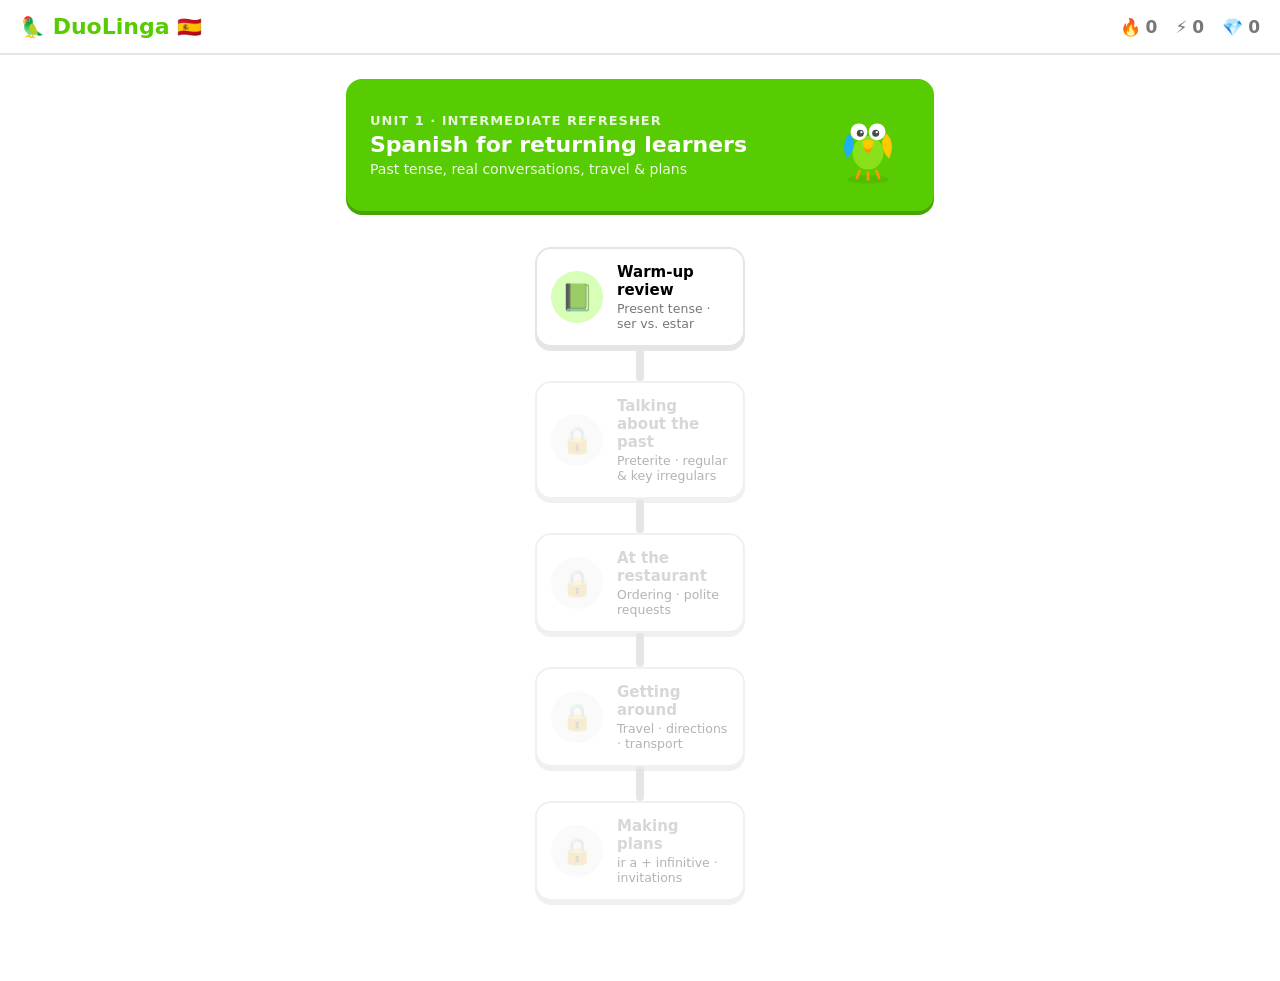
==== index.html @ 37f3538a "Add Duolingo-style Spanish learning MVP Static web app (no build step) for English speakers learning" ====
<!DOCTYPE html>
<html lang="en">
<head>
  <meta charset="UTF-8" />
  <meta name="viewport" content="width=device-width, initial-scale=1.0" />
  <title>DuoLinga — Learn Spanish</title>
  <link rel="stylesheet" href="css/styles.css" />
  <link rel="icon" href="data:image/svg+xml,<svg xmlns='http://www.w3.org/2000/svg' viewBox='0 0 100 100'><text y='.9em' font-size='90'>🦜</text></svg>" />
</head>
<body>
  <!-- ============ HOME SCREEN ============ -->
  <div id="screen-home" class="screen active">
    <header class="topbar">
      <div class="brand"><span class="brand-icon">🦜</span> DuoLinga <span class="brand-flag">🇪🇸</span></div>
      <div class="stats">
        <div class="stat" title="Day streak"><span class="stat-icon">🔥</span><span id="stat-streak">0</span></div>
        <div class="stat" title="Total XP"><span class="stat-icon">⚡</span><span id="stat-xp">0</span></div>
        <div class="stat" title="Gems"><span class="stat-icon">💎</span><span id="stat-gems">0</span></div>
      </div>
    </header>

    <main class="home-main">
      <div class="unit-banner">
        <div class="unit-banner-text">
          <div class="unit-label">Unit 1 · Intermediate refresher</div>
          <h1>Spanish for returning learners</h1>
          <p>Past tense, real conversations, travel &amp; plans</p>
        </div>
        <div class="unit-mascot" id="home-mascot"></div>
      </div>
      <div id="lesson-path" class="lesson-path"></div>
    </main>
  </div>

  <!-- ============ LESSON SCREEN ============ -->
  <div id="screen-lesson" class="screen">
    <header class="lesson-topbar">
      <button id="btn-quit" class="icon-btn" title="Quit lesson">✕</button>
      <div class="progress-track"><div id="progress-fill" class="progress-fill"></div></div>
      <div class="hearts" id="hearts-box"></div>
    </header>

    <main class="lesson-main">
      <h2 id="q-instruction" class="q-instruction"></h2>
      <div id="q-character-row" class="q-character-row">
        <div id="q-character" class="q-character"></div>
        <div id="q-bubble" class="speech-bubble"></div>
      </div>
      <div id="q-body" class="q-body"></div>
    </main>

    <footer id="lesson-footer" class="lesson-footer">
      <div id="feedback" class="feedback">
        <div id="feedback-title" class="feedback-title"></div>
        <div id="feedback-detail" class="feedback-detail"></div>
      </div>
      <button id="btn-check" class="btn btn-primary" disabled>Check</button>
    </footer>
  </div>

  <!-- ============ RESULTS SCREEN ============ -->
  <div id="screen-results" class="screen">
    <main class="results-main">
      <div id="results-mascot" class="results-mascot"></div>
      <h1 id="results-title">Lesson complete!</h1>
      <p id="results-sub" class="results-sub"></p>
      <div class="results-cards">
        <div class="results-card xp"><div class="rc-label">Total XP</div><div class="rc-value" id="res-xp">0</div></div>
        <div class="results-card acc"><div class="rc-label">Accuracy</div><div class="rc-value" id="res-acc">0%</div></div>
        <div class="results-card combo"><div class="rc-label">Best combo</div><div class="rc-value" id="res-combo">0</div></div>
        <div class="results-card gems"><div class="rc-label">Gems</div><div class="rc-value" id="res-gems">0</div></div>
      </div>
      <button id="btn-results-continue" class="btn btn-primary">Continue</button>
      <button id="btn-results-retry" class="btn btn-ghost">Practice again</button>
    </main>
  </div>

  <script src="js/data/lessons.js"></script>
  <script src="js/app.js"></script>
</body>
</html>
---- css/styles.css ----
/* ============ DuoLinga styles ============ */
:root {
  --green: #58cc02;
  --green-dark: #46a302;
  --green-light: #d7ffb8;
  --red: #ff4b4b;
  --red-dark: #ea2b2b;
  --red-light: #ffdfe0;
  --blue: #1cb0f6;
  --blue-dark: #1899d6;
  --gold: #ffc800;
  --purple: #ce82ff;
  --ink: #3c3c3c;
  --ink-soft: #777;
  --line: #e5e5e5;
  --bg: #ffffff;
  --bg-soft: #f7f7f7;
  --radius: 16px;
  font-family: "Nunito", "Segoe UI", system-ui, -apple-system, sans-serif;
}

* { box-sizing: border-box; margin: 0; padding: 0; }

body {
  background: var(--bg);
  color: var(--ink);
  font-family: inherit;
  min-height: 100vh;
}

button { font-family: inherit; cursor: pointer; }

.screen { display: none; min-height: 100vh; flex-direction: column; }
.screen.active { display: flex; }

/* ---------- Buttons ---------- */
.btn {
  border: none;
  border-radius: var(--radius);
  padding: 14px 32px;
  font-size: 17px;
  font-weight: 800;
  letter-spacing: 0.5px;
  text-transform: uppercase;
  transition: filter 0.15s, transform 0.05s;
}
.btn:active { transform: translateY(2px); }
.btn-primary {
  background: var(--green);
  color: #fff;
  box-shadow: 0 4px 0 var(--green-dark);
}
.btn-primary:hover:not(:disabled) { filter: brightness(1.05); }
.btn-primary:disabled {
  background: var(--line);
  color: #afafaf;
  box-shadow: 0 4px 0 #d0d0d0;
  cursor: default;
}
.btn-primary.wrong { background: var(--red); box-shadow: 0 4px 0 var(--red-dark); }
.btn-ghost {
  background: transparent;
  color: var(--blue);
  box-shadow: none;
  margin-top: 8px;
}

.icon-btn {
  background: none;
  border: none;
  font-size: 20px;
  color: #afafaf;
  padding: 8px;
}
.icon-btn:hover { color: var(--ink); }

/* ---------- Home ---------- */
.topbar {
  display: flex;
  justify-content: space-between;
  align-items: center;
  padding: 14px 20px;
  border-bottom: 2px solid var(--line);
  position: sticky;
  top: 0;
  background: var(--bg);
  z-index: 5;
}
.brand { font-size: 22px; font-weight: 900; color: var(--green); }
.brand-icon, .brand-flag { font-size: 20px; }
.stats { display: flex; gap: 18px; }
.stat { font-weight: 800; font-size: 17px; display: flex; align-items: center; gap: 5px; color: var(--ink-soft); }

.home-main { max-width: 620px; width: 100%; margin: 0 auto; padding: 24px 16px 80px; }

.unit-banner {
  background: var(--green);
  color: #fff;
  border-radius: var(--radius);
  padding: 22px 24px;
  display: flex;
  justify-content: space-between;
  align-items: center;
  box-shadow: 0 4px 0 var(--green-dark);
  margin-bottom: 36px;
}
.unit-label { font-size: 13px; font-weight: 800; text-transform: uppercase; opacity: 0.85; letter-spacing: 1px; }
.unit-banner h1 { font-size: 22px; margin: 4px 0; }
.unit-banner p { font-size: 14px; opacity: 0.9; }
.unit-mascot svg { width: 84px; height: 84px; }

/* Lesson path */
.lesson-path { display: flex; flex-direction: column; align-items: center; gap: 0; }
.path-node { display: flex; flex-direction: column; align-items: center; }
.path-connector { width: 8px; height: 34px; background: var(--line); border-radius: 4px; }
.path-connector.done { background: var(--gold); }

.lesson-btn {
  width: 210px;
  border: 2px solid var(--line);
  border-radius: var(--radius);
  background: var(--bg);
  padding: 14px;
  display: flex;
  align-items: center;
  gap: 14px;
  text-align: left;
  transition: transform 0.1s;
  box-shadow: 0 4px 0 var(--line);
}
.lesson-btn:hover:not(:disabled) { transform: translateY(-2px); }
.lesson-btn:disabled { cursor: default; opacity: 0.55; }
.lesson-btn .lesson-icon {
  width: 52px; height: 52px;
  border-radius: 50%;
  display: flex; align-items: center; justify-content: center;
  font-size: 26px;
  background: var(--bg-soft);
  flex-shrink: 0;
}
.lesson-btn.unlocked .lesson-icon { background: var(--green-light); }
.lesson-btn.done .lesson-icon { background: var(--gold); }
.lesson-title { font-weight: 800; font-size: 15px; }
.lesson-sub { font-size: 12.5px; color: var(--ink-soft); margin-top: 2px; }
.lesson-crowns { font-size: 12px; color: var(--gold); font-weight: 800; margin-top: 3px; }

/* ---------- Lesson screen ---------- */
.lesson-topbar {
  display: flex;
  align-items: center;
  gap: 14px;
  max-width: 720px;
  width: 100%;
  margin: 0 auto;
  padding: 16px;
}
.progress-track {
  flex: 1;
  height: 14px;
  background: var(--line);
  border-radius: 8px;
  overflow: hidden;
}
.progress-fill {
  height: 100%;
  width: 0%;
  background: var(--green);
  border-radius: 8px;
  transition: width 0.35s ease;
}
.hearts { font-size: 16px; font-weight: 800; color: var(--red); display: flex; align-items: center; gap: 4px; }

.lesson-main {
  flex: 1;
  max-width: 640px;
  width: 100%;
  margin: 0 auto;
  padding: 8px 16px 24px;
  display: flex;
  flex-direction: column;
}
.q-instruction { font-size: 22px; font-weight: 800; margin: 10px 0 18px; }

.q-character-row { display: flex; align-items: flex-end; gap: 12px; min-height: 0; margin-bottom: 18px; }
.q-character svg { width: 96px; height: 96px; display: block; }
.speech-bubble {
  position: relative;
  border: 2px solid var(--line);
  border-radius: 14px;
  padding: 12px 16px;
  font-size: 19px;
  max-width: 420px;
  background: var(--bg);
  margin-bottom: 16px;
}
.speech-bubble::before {
  content: "";
  position: absolute;
  left: -10px;
  bottom: 14px;
  width: 16px; height: 16px;
  background: var(--bg);
  border-left: 2px solid var(--line);
  border-bottom: 2px solid var(--line);
  transform: rotate(45deg);
}
.speech-bubble .audio-btn {
  background: var(--blue);
  border: none;
  color: #fff;
  border-radius: 10px;
  width: 40px; height: 40px;
  font-size: 18px;
  margin-right: 10px;
  box-shadow: 0 3px 0 var(--blue-dark);
  vertical-align: middle;
}
.q-character-row.hidden, .speech-bubble.hidden { display: none; }

/* choice options */
.choice-list { display: flex; flex-direction: column; gap: 10px; }
.choice-btn {
  border: 2px solid var(--line);
  border-radius: 14px;
  background: var(--bg);
  padding: 14px 18px;
  font-size: 17px;
  text-align: left;
  display: flex;
  align-items: center;
  gap: 12px;
  box-shadow: 0 3px 0 var(--line);
  transition: background 0.1s;
}
.choice-btn .choice-num {
  border: 2px solid var(--line);
  border-radius: 8px;
  font-size: 13px;
  font-weight: 800;
  color: var(--ink-soft);
  width: 26px; height: 26px;
  display: flex; align-items: center; justify-content: center;
  flex-shrink: 0;
}
.choice-btn.selected { border-color: var(--blue); background: #e6f6fd; box-shadow: 0 3px 0 var(--blue); }
.choice-btn.selected .choice-num { border-color: var(--blue); color: var(--blue); }
.choice-btn.correct { border-color: var(--green); background: var(--green-light); box-shadow: 0 3px 0 var(--green); }
.choice-btn.incorrect { border-color: var(--red); background: var(--red-light); box-shadow: 0 3px 0 var(--red); }
.choice-btn:disabled { cursor: default; }

/* fill-in sentence */
.fill-sentence { font-size: 21px; line-height: 1.7; margin-bottom: 8px; }
.fill-blank {
  display: inline-block;
  min-width: 90px;
  border-bottom: 3px solid var(--ink);
  text-align: center;
  font-weight: 800;
  color: var(--blue);
}
.fill-hint { color: var(--ink-soft); font-size: 15px; margin-bottom: 16px; }

/* word bank / translate */
.answer-area {
  min-height: 58px;
  border-top: 2px solid var(--line);
  border-bottom: 2px solid var(--line);
  padding: 8px 4px;
  display: flex;
  flex-wrap: wrap;
  gap: 8px;
  align-content: flex-start;
  margin-bottom: 22px;
}
.word-bank { display: flex; flex-wrap: wrap; gap: 8px; justify-content: center; }
.token {
  border: 2px solid var(--line);
  border-radius: 12px;
  background: var(--bg);
  padding: 9px 14px;
  font-size: 17px;
  box-shadow: 0 3px 0 var(--line);
}
.token:disabled { color: transparent; background: var(--bg-soft); box-shadow: none; cursor: default; }
.token:active { transform: translateY(2px); }

/* match pairs */
.match-grid { display: grid; grid-template-columns: 1fr 1fr; gap: 10px 24px; }
.match-btn {
  border: 2px solid var(--line);
  border-radius: 14px;
  background: var(--bg);
  padding: 14px 10px;
  font-size: 16.5px;
  font-weight: 600;
  box-shadow: 0 3px 0 var(--line);
}
.match-btn.selected { border-color: var(--blue); background: #e6f6fd; box-shadow: 0 3px 0 var(--blue); }
.match-btn.matched { border-color: var(--line); background: var(--bg-soft); color: #c5c5c5; box-shadow: none; cursor: default; }
.match-btn.shake { animation: shake 0.3s; border-color: var(--red); }
@keyframes shake {
  0%, 100% { transform: translateX(0); }
  25% { transform: translateX(-5px); }
  75% { transform: translateX(5px); }
}

/* footer / feedback */
.lesson-footer {
  border-top: 2px solid var(--line);
  padding: 18px 16px;
  background: var(--bg);
}
.lesson-footer.state-correct { background: var(--green-light); border-color: var(--green-light); }
.lesson-footer.state-wrong { background: var(--red-light); border-color: var(--red-light); }
.lesson-footer .inner { max-width: 640px; margin: 0 auto; }
.feedback { max-width: 640px; margin: 0 auto 12px; display: none; }
.lesson-footer.state-correct .feedback, .lesson-footer.state-wrong .feedback { display: block; }
.feedback-title { font-size: 21px; font-weight: 900; }
.state-correct .feedback-title { color: var(--green-dark); }
.state-wrong .feedback-title { color: var(--red-dark); }
.feedback-detail { font-size: 16px; margin-top: 4px; }
.state-correct .feedback-detail { color: var(--green-dark); }
.state-wrong .feedback-detail { color: var(--red-dark); }
#btn-check { display: block; margin: 0 auto; min-width: 240px; }

/* ---------- Results ---------- */
.results-main {
  flex: 1;
  max-width: 480px;
  width: 100%;
  margin: 0 auto;
  padding: 48px 16px;
  display: flex;
  flex-direction: column;
  align-items: center;
  text-align: center;
}
.results-mascot svg { width: 140px; height: 140px; }
.results-main h1 { font-size: 28px; color: var(--gold); margin: 16px 0 6px; }
.results-sub { color: var(--ink-soft); margin-bottom: 28px; font-size: 16px; }
.results-cards { display: flex; gap: 12px; margin-bottom: 36px; flex-wrap: wrap; justify-content: center; }
.results-card {
  border-radius: 14px;
  padding: 3px;
  min-width: 100px;
}
.results-card .rc-label {
  font-size: 11px;
  font-weight: 900;
  text-transform: uppercase;
  letter-spacing: 1px;
  color: #fff;
  padding: 4px 0 5px;
}
.results-card .rc-value {
  background: var(--bg);
  border-radius: 11px;
  font-size: 24px;
  font-weight: 900;
  padding: 14px 8px;
}
.results-card.xp { background: var(--gold); }
.results-card.xp .rc-value { color: var(--gold); }
.results-card.acc { background: var(--green); }
.results-card.acc .rc-value { color: var(--green); }
.results-card.combo { background: var(--red); }
.results-card.combo .rc-value { color: var(--red); }
.results-card.gems { background: var(--blue); }
.results-card.gems .rc-value { color: var(--blue); }

@media (max-width: 520px) {
  .q-character svg { width: 64px; height: 64px; }
  .q-instruction { font-size: 19px; }
  .unit-mascot svg { width: 60px; height: 60px; }
}
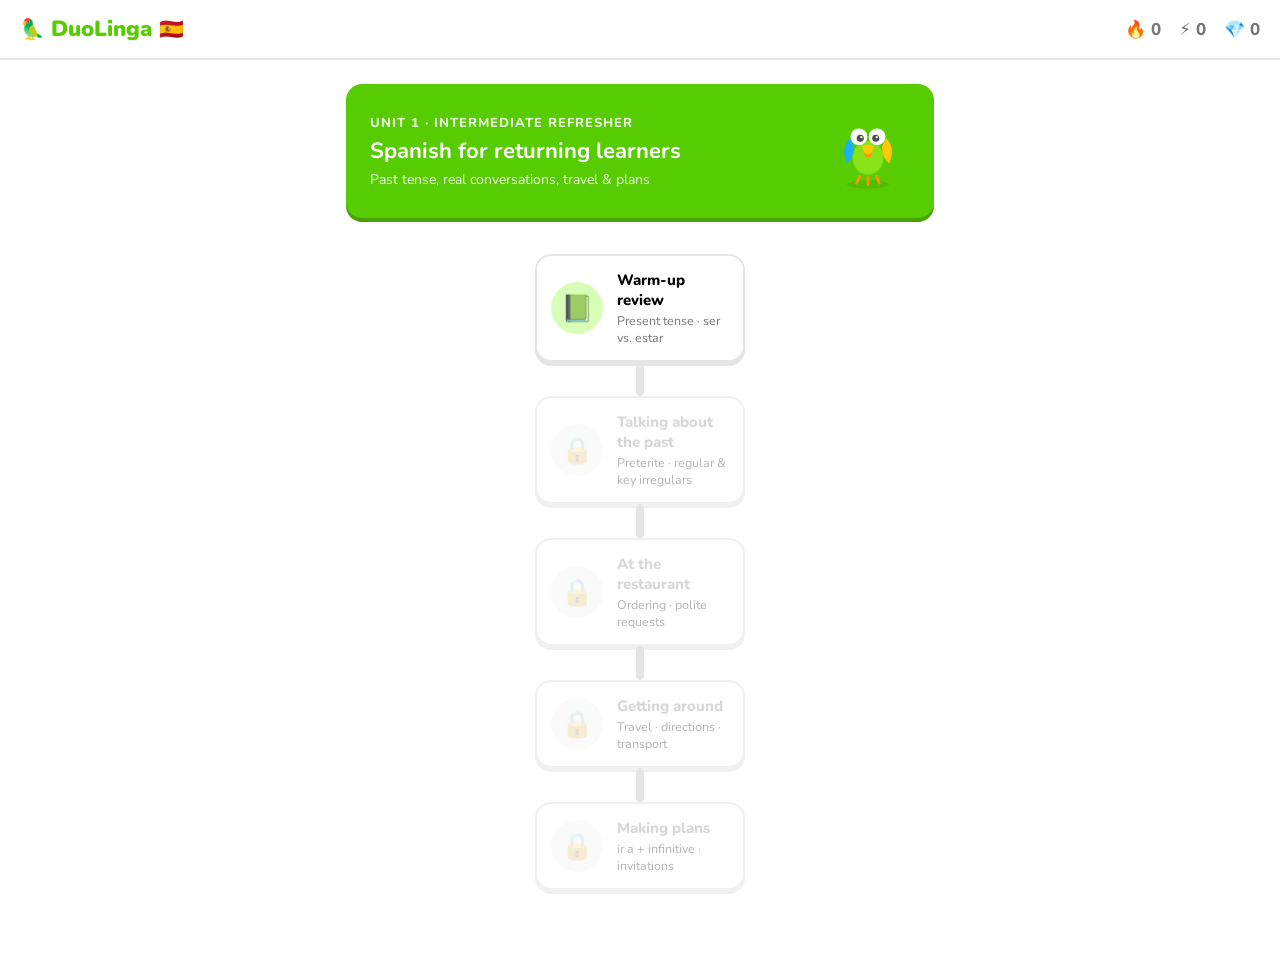
==== commit b8f9590f: "Load Nunito webfont and use two-tap quit confirmation Native confirm() dialogs can be blocked when t" ====
--- a/index.html
+++ b/index.html
@@ -4,6 +4,9 @@
   <meta charset="UTF-8" />
   <meta name="viewport" content="width=device-width, initial-scale=1.0" />
   <title>DuoLinga — Learn Spanish</title>
+  <link rel="preconnect" href="https://fonts.googleapis.com" />
+  <link rel="preconnect" href="https://fonts.gstatic.com" crossorigin />
+  <link rel="stylesheet" href="https://fonts.googleapis.com/css2?family=Nunito:wght@400;600;700;800;900&display=swap" />
   <link rel="stylesheet" href="css/styles.css" />
   <link rel="icon" href="data:image/svg+xml,<svg xmlns='http://www.w3.org/2000/svg' viewBox='0 0 100 100'><text y='.9em' font-size='90'>🦜</text></svg>" />
 </head>
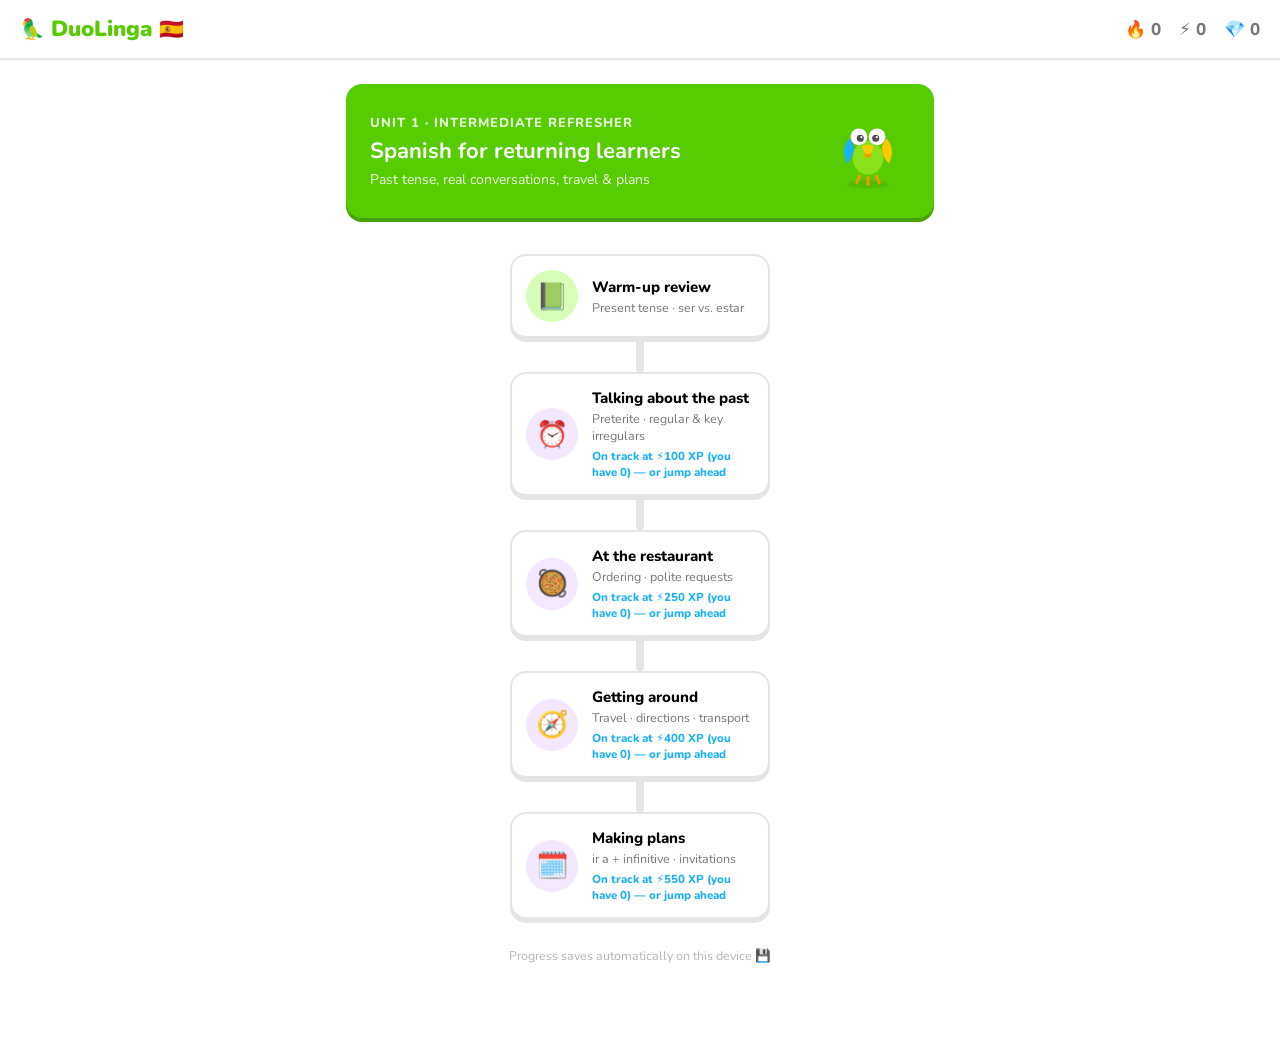
==== commit 9caea2b7: "Add lesson tips, per-question explanations, and typed translations - Every question now carries an '" ====
--- a/index.html
+++ b/index.html
@@ -56,6 +56,8 @@
       <div id="feedback" class="feedback">
         <div id="feedback-title" class="feedback-title"></div>
         <div id="feedback-detail" class="feedback-detail"></div>
+        <button id="btn-explain" class="btn-explain" hidden>💡 Why? Explain this</button>
+        <div id="explain-panel" class="explain-panel" hidden></div>
       </div>
       <button id="btn-check" class="btn btn-primary" disabled>Check</button>
     </footer>
--- a/css/styles.css
+++ b/css/styles.css
@@ -116,7 +116,7 @@
 .path-connector.done { background: var(--gold); }
 
 .lesson-btn {
-  width: 210px;
+  width: 260px;
   border: 2px solid var(--line);
   border-radius: var(--radius);
   background: var(--bg);
@@ -143,6 +143,63 @@
 .lesson-title { font-weight: 800; font-size: 15px; }
 .lesson-sub { font-size: 12.5px; color: var(--ink-soft); margin-top: 2px; }
 .lesson-crowns { font-size: 12px; color: var(--gold); font-weight: 800; margin-top: 3px; }
+.lesson-best { font-size: 12px; color: var(--ink-soft); font-weight: 700; margin-top: 4px; }
+.lesson-best .stars { color: var(--gold); font-size: 13px; letter-spacing: 1px; }
+.lesson-locked-note { font-size: 11.5px; color: var(--blue); font-weight: 800; margin-top: 4px; }
+.lesson-skip-note { font-size: 11.5px; color: var(--purple); font-weight: 800; margin-top: 4px; }
+.save-note { font-size: 12.5px; color: #b5b5b5; margin-top: 28px; text-align: center; }
+.lesson-btn.ahead .lesson-icon { background: #f3e8ff; }
+
+/* typing questions */
+.typing-input {
+  width: 100%;
+  border: 2px solid var(--line);
+  border-radius: 14px;
+  padding: 14px 16px;
+  font-size: 18px;
+  font-family: inherit;
+  outline: none;
+  box-shadow: 0 3px 0 var(--line);
+}
+.typing-input:focus { border-color: var(--blue); box-shadow: 0 3px 0 var(--blue); }
+.typing-input.typed-correct { border-color: var(--green); background: var(--green-light); box-shadow: 0 3px 0 var(--green); }
+.typing-input.typed-wrong { border-color: var(--red); background: var(--red-light); box-shadow: 0 3px 0 var(--red); }
+.typing-note { font-size: 13px; color: var(--ink-soft); margin-top: 10px; }
+
+/* lesson intro tip */
+.tip-label {
+  display: block;
+  font-size: 12px;
+  font-weight: 900;
+  text-transform: uppercase;
+  letter-spacing: 1px;
+  color: var(--green-dark);
+  margin-bottom: 6px;
+}
+
+/* explanation ("Why?") in the feedback footer */
+.btn-explain {
+  margin-top: 10px;
+  border: 2px solid rgba(0, 0, 0, 0.12);
+  border-radius: 10px;
+  background: rgba(255, 255, 255, 0.65);
+  padding: 8px 14px;
+  font-size: 14px;
+  font-weight: 800;
+  color: inherit;
+}
+.state-correct .btn-explain { color: var(--green-dark); }
+.state-wrong .btn-explain { color: var(--red-dark); }
+.explain-panel {
+  margin-top: 10px;
+  background: rgba(255, 255, 255, 0.75);
+  border-radius: 12px;
+  padding: 12px 14px;
+  font-size: 15px;
+  line-height: 1.55;
+  color: var(--ink);
+  max-width: 640px;
+}
 
 /* ---------- Lesson screen ---------- */
 .lesson-topbar {
